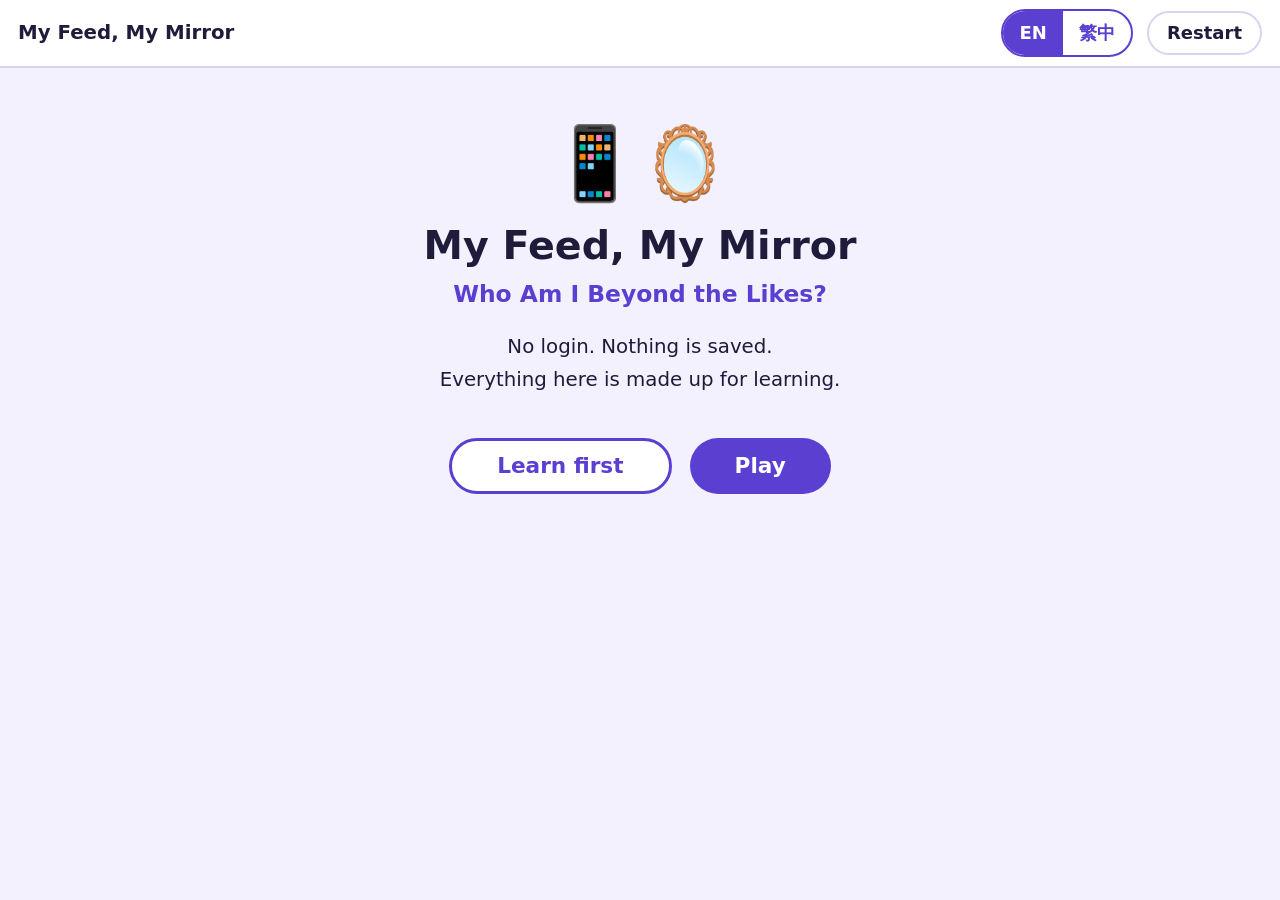
==== index.html @ d1f85caa "My Feed, My Mirror: offline teaching feed simulator (ASEP 2026) Plain HTML/CSS/JS web app, bilingual" ====
<!DOCTYPE html>
<html lang="en">
<head>
  <meta charset="utf-8">
  <meta name="viewport" content="width=device-width, initial-scale=1">
  <title>My Feed, My Mirror</title>
  <link rel="stylesheet" href="css/style.css">
</head>
<body>
  <header id="topbar" class="topbar"></header>
  <main id="app"></main>
  <noscript><p style="padding:1rem">Please turn on JavaScript. 請開啟 JavaScript。</p></noscript>

  <!-- Classic scripts (no modules), so this file works when double-clicked. Order matters. -->
  <script src="js/i18n.js"></script>
  <script src="js/content.js"></script>
  <script src="js/algorithm.js"></script>
  <script src="js/app.js"></script>
</body>
</html>
---- css/style.css ----
/* style.css: all the looks. System fonts only, no downloads. */
:root {
  --bg: #f4f1ff; --ink: #1f1b3a; --muted: #5b5778; --card: #ffffff; --line: #d9d3f2;
  --accent: #5b3fd1; --accent-ink: #ffffff;
  --appearance: #d6408a; --hobbies: #e07b12; --learning: #2f7fd0; --friends: #2a9a64; --fun: #7f56d9;
  --t: .35s;                       /* animation speed (slower in presenter mode) */
  font-size: 18px;
}
/* presenter mode: the class sits on <html>, so every rem size grows */
.presenter { font-size: 24px; --t: .9s; }
@media (prefers-reduced-motion: reduce) { :root, .presenter { --t: 0s; } }

* { box-sizing: border-box; }
body {
  margin: 0; background: var(--bg); color: var(--ink);
  font-family: system-ui, -apple-system, "Segoe UI", "PingFang TC", "Noto Sans TC", "Microsoft JhengHei", sans-serif;
  line-height: 1.4;
}
button { font: inherit; color: inherit; cursor: pointer; min-height: 44px; }
button:focus-visible, a:focus-visible { outline: 3px solid var(--accent); outline-offset: 2px; }

/* ---- top bar ---- */
.topbar { display: flex; align-items: center; justify-content: space-between; gap: .75rem; flex-wrap: wrap;
  padding: .5rem 1rem; background: var(--card); border-bottom: 2px solid var(--line); }
.brand { font-weight: 800; font-size: 1.1rem; }
.tools { display: flex; gap: .75rem; align-items: center; }
.seg { display: inline-flex; border: 2px solid var(--accent); border-radius: 999px; overflow: hidden; }
.seg button { border: 0; background: transparent; padding: 0 .9rem; font-weight: 700; color: var(--accent); }
.seg button[aria-pressed="true"] { background: var(--accent); color: var(--accent-ink); }
.ghost { border: 2px solid var(--line); background: var(--card); border-radius: 999px; padding: 0 1rem; font-weight: 700; }

/* ---- start screen ---- */
.start { max-width: 35rem; margin: 0 auto; padding: 2.5rem 1rem; text-align: center; }
.hero { font-size: 4rem; }
.start h1 { font-size: 2.2rem; margin: .25rem 0; }
.start .sub { font-size: 1.3rem; color: var(--accent); font-weight: 700; margin: 0 0 1.25rem; }
.start p { margin: .25rem 0; font-size: 1.1rem; }
.big { margin-top: 1.5rem; min-height: 56px; padding: 0 2.5rem; border: 0; border-radius: 999px;
  background: var(--accent); color: var(--accent-ink); font-size: 1.2rem; font-weight: 800; }

/* ---- feed screen ---- */
.stage { display: flex; gap: 1.5rem; justify-content: center; align-items: flex-start; flex-wrap: wrap; padding: 1rem; }
.phone { width: min(100%, 22.2rem); background: var(--card); border: 3px solid var(--ink); border-radius: 28px; padding: .75rem; }
.flip { perspective: 1200px; height: 18.9rem; }
.flip-inner { position: relative; width: 100%; height: 100%; transition: transform var(--t); transform-style: preserve-3d; }
.flip.flipped .flip-inner { transform: rotateY(180deg); }
.face { position: absolute; inset: 0; backface-visibility: hidden; -webkit-backface-visibility: hidden;
  display: flex; flex-direction: column; gap: .4rem; overflow: auto; }
.back { transform: rotateY(180deg); background: #fff8e6; border: 2px dashed #c98a00; border-radius: 16px; padding: .9rem; }
.back h3 { margin: 0; }
.back ul { margin: .25rem 0; padding-left: 1.2rem; }
.head { display: flex; align-items: center; gap: .6rem; font-weight: 800; }
.avatar { width: 2.4rem; height: 2.4rem; border-radius: 50%; background: var(--line); display: grid; place-items: center; font-size: 1.4rem; }
.visual { flex: 1; min-height: 110px; display: grid; place-items: center; font-size: 3.6rem; border-radius: 16px; }
.caption { font-size: 1.05rem; font-weight: 600; }
.likes { color: var(--muted); font-size: .9rem; }
.links { display: flex; gap: .5rem; flex-wrap: wrap; }
.link { background: none; border: 0; padding: 0 .25rem; color: var(--accent); text-decoration: underline; font-weight: 700; font-size: .95rem; }

.actions { display: grid; grid-template-columns: repeat(5, 1fr); gap: .35rem; margin-top: .6rem; }
.act { display: flex; flex-direction: column; align-items: center; justify-content: center; gap: .1rem;
  min-height: 3.6rem; padding: .25rem; border: 2px solid var(--line); border-radius: 14px; background: var(--card); }
.act:hover { border-color: var(--accent); }
.act .em { font-size: 1.5rem; }
.act .lb { font-size: .72rem; font-weight: 700; text-align: center; line-height: 1.1; }

.side { width: min(100%, 18.9rem); }
.panel { background: var(--card); border: 2px solid var(--line); border-radius: 16px; padding: 1rem; margin-bottom: 1rem; }
.panel h2 { font-size: 1rem; margin: 0 0 .6rem; }
.mrow { display: grid; grid-template-columns: 1fr 3rem; gap: .1rem .5rem; margin-bottom: .55rem; font-size: .85rem; font-weight: 700; }
.mpct { text-align: right; }
.track { grid-column: 1 / -1; height: 14px; background: #ece8fb; border-radius: 999px; overflow: hidden; }
.fill { height: 100%; width: 0; border-radius: 999px; transition: width var(--t); }
.disclaimer { font-size: .85rem; color: var(--muted); margin: 0; }
.counter { font-size: .9rem; color: var(--muted); margin: 0 0 1rem; }

/* topic colours (the label is always written too, so colour is never the only clue) */
.tp-appearance { background: var(--appearance); } .tp-hobbies { background: var(--hobbies); }
.tp-learning { background: var(--learning); }     .tp-friends { background: var(--friends); }
.tp-fun { background: var(--fun); }
.visual.tp-appearance { background: #fde3f0; } .visual.tp-hobbies { background: #ffeed8; }
.visual.tp-learning { background: #dcecff; }   .visual.tp-friends { background: #d9f5e6; }
.visual.tp-fun { background: #ebe1ff; }

/* ---- "Why am I seeing this?" pop-up ---- */
.backdrop { position: fixed; inset: 0; background: rgba(31, 27, 58, .55); display: grid; place-items: center; padding: 1rem; z-index: 10; }
.dialog { background: var(--card); border-radius: 20px; padding: 1.25rem; width: min(100%, 25.5rem); max-height: 90vh; overflow: auto; }
.dialog h2 { margin: 0 0 .5rem; }
.dialog li { margin-bottom: .5rem; }
.dialog .note { color: var(--muted); font-size: .9rem; }

@media (max-width: 860px) { .flip { height: 17.8rem; } }

/* ---- Mirror Check, Rewrite Challenge result, End ---- */
.page { max-width: 35rem; margin: 0 auto; padding: 1.5rem 1rem 2.5rem; text-align: center; }
.page h1 { font-size: 1.8rem; margin: .25rem 0 1rem; }
.page .panel { text-align: left; }
.page .hero { font-size: 4rem; }
.btn { min-height: 48px; padding: 0 1.5rem; border: 0; border-radius: 999px; background: var(--accent); color: var(--accent-ink); font-weight: 800; margin: 0 0 1rem; }
.row { display: flex; gap: .75rem; justify-content: center; flex-wrap: wrap; margin-top: 1rem; }
.row .btn { margin: 0; }
.goal p { margin: 0; font-size: .95rem; }
.mirror-frame { border: 8px double var(--muted); border-radius: 28px; background: #eef3ff; padding: 1.25rem 1rem; margin-bottom: 1rem; }
.mirror-frame p { margin: 0; }
.mirror-topic { font-size: 1.9rem; font-weight: 800; margin-top: .4rem !important; }
.question { font-size: 1.25rem; font-weight: 800; margin: 1rem 0 .25rem; }
.qs { list-style: none; padding: 0; margin: 0 0 .75rem; color: var(--muted); font-style: italic; }
.result-label { margin: 0; color: var(--muted); font-weight: 700; }
.result-code { margin: 0 0 1rem; font-family: ui-monospace, "SF Mono", Menlo, Consolas, monospace; font-size: 3.6rem; font-weight: 800; letter-spacing: .05em; }
.teaser { background: #fff8e6; border: 2px dashed #c98a00; border-radius: 16px; padding: 1rem; font-weight: 700; margin: 1rem 0; }
.tint-appearance { background: #fde3f0; border-color: var(--appearance); } .tint-hobbies { background: #ffeed8; border-color: var(--hobbies); }
.tint-learning { background: #dcecff; border-color: var(--learning); }   .tint-friends { background: #d9f5e6; border-color: var(--friends); }
.tint-fun { background: #ebe1ff; border-color: var(--fun); }

h1:focus { outline: none; }

/* ---- Learn cards ---- */
.big.alt { background: var(--card); color: var(--accent); border: 3px solid var(--accent); }
.start .row { gap: 1rem; }
.start .row .big { margin-top: 1.5rem; }
.learn { max-width: 40rem; }
.step { margin: 0 0 .5rem; color: var(--muted); font-weight: 700; font-size: .9rem; }
.learn-card { background: var(--card); border: 2px solid var(--line); border-radius: 20px; padding: 1.25rem 1.25rem 1rem; text-align: left;
  touch-action: pan-y; animation: slidein var(--t) ease-out; }
.learn-card h1 { margin: .1rem 0 .5rem; font-size: 1.6rem; text-align: left; }
.learn-card p { margin: .5rem 0; font-size: 1.08rem; }
.lemoji { font-size: 3rem; }
.ours { background: #eef3ff; border-radius: 12px; padding: .5rem .75rem; font-size: .95rem !important; font-weight: 600; }
.src { color: var(--muted); font-size: .8rem !important; margin-top: 1rem !important; border-top: 1px solid var(--line); padding-top: .5rem; }
.clist { margin: .25rem 0; padding-left: 1.2rem; font-size: 1.05rem; } .clist li { margin-bottom: .35rem; }
.bigq { font-size: 1.2rem; font-weight: 800; color: var(--ink); font-style: normal; text-align: left; padding-left: 1.2rem; list-style: disc; }
.habit { display: inline-block; background: var(--accent); color: var(--accent-ink); border-radius: 999px; padding: .4rem 1.2rem; font-weight: 800; }
.dots { display: flex; gap: .5rem; justify-content: center; margin: 1rem 0 0; }
.dot { width: 12px; height: 12px; border-radius: 50%; background: var(--line); } .dot.on { background: var(--accent); }
@keyframes slidein { from { opacity: 0; transform: translateX(24px); } to { opacity: 1; transform: none; } }

/* The loop lights up one step at a time, then starts again (slower in presenter mode). */
.loop { --loop: calc(var(--t) * 28); list-style: none; display: flex; flex-wrap: wrap; gap: .5rem; padding: 0; margin: 1rem 0; align-items: stretch; }
.loop li { flex: 1 1 110px; background: var(--card); border: 2px solid var(--line); border-radius: 14px; padding: .6rem; text-align: center;
  font-weight: 700; font-size: .9rem; position: relative; animation: lit var(--loop) infinite; animation-delay: calc(var(--loop) / 5 * var(--i)); }
.loop li::after { content: "→"; position: absolute; right: -.6rem; top: 50%; transform: translateY(-50%); font-weight: 800; color: var(--accent); background: var(--bg); line-height: 1; z-index: 1; }
.loop li:last-child::after { content: "↻"; }
@keyframes lit { 0% { background: #ffe9a8; border-color: #c98a00; transform: scale(1.05); } 16% { background: #ffe9a8; border-color: #c98a00; transform: scale(1.05); } 20%, 100% { background: var(--card); border-color: var(--line); transform: none; } }
@media (prefers-reduced-motion: reduce) { .loop li, .learn-card { animation: none; } }
.learn .row { margin-bottom: 1.25rem; } .learn .disclaimer { margin-top: .4rem; }

/* Mirror Check: two columns on wide screens so the buttons fit on one screen */
.page.wide { max-width: 53rem; }
.mirror-grid { display: grid; grid-template-columns: 1fr 1fr; gap: 1rem; align-items: start; }
.mirror-grid .panel { margin-bottom: 0; }
@media (max-width: 860px) { .mirror-grid { grid-template-columns: 1fr; } }
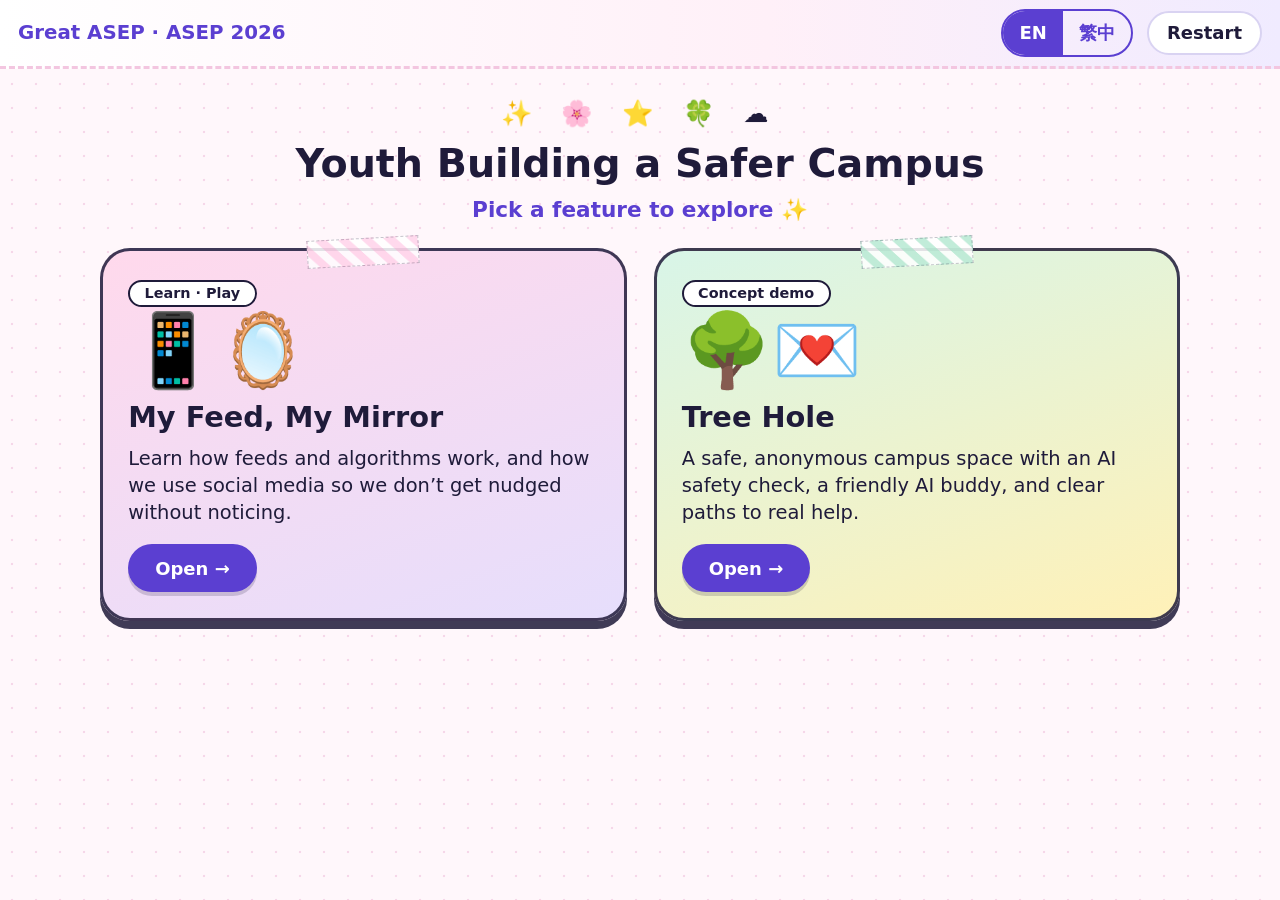
==== commit 7f392a4e: "Add Home screen, feature-1 intro and Tree Hole concept demo (EN / zh-TW) Tree Hole: simulated anonym" ====
--- a/index.html
+++ b/index.html
@@ -15,6 +15,7 @@
   <script src="js/i18n.js"></script>
   <script src="js/content.js"></script>
   <script src="js/algorithm.js"></script>
+  <script src="js/treehole.js"></script>
   <script src="js/app.js"></script>
 </body>
 </html>
--- a/css/style.css
+++ b/css/style.css
@@ -1,6 +1,6 @@
 /* style.css: all the looks. System fonts only, no downloads. */
 :root {
-  --bg: #f4f1ff; --ink: #1f1b3a; --muted: #5b5778; --card: #ffffff; --line: #d9d3f2;
+  --bg: #fff7fb; --ink: #1f1b3a; --muted: #5b5778; --card: #ffffff; --line: #d9d3f2;
   --accent: #5b3fd1; --accent-ink: #ffffff;
   --appearance: #d6408a; --hobbies: #e07b12; --learning: #2f7fd0; --friends: #2a9a64; --fun: #7f56d9;
   --t: .35s;                       /* animation speed (slower in presenter mode) */
@@ -149,3 +149,139 @@
 .mirror-grid { display: grid; grid-template-columns: 1fr 1fr; gap: 1rem; align-items: start; }
 .mirror-grid .panel { margin-bottom: 0; }
 @media (max-width: 860px) { .mirror-grid { grid-template-columns: 1fr; } }
+
+/* ================= Cute theme: pastel, stickers, washi tape (Taiwan junior-high style) ================= */
+:root { --pink: #ffd9ec; --mint: #d8f5e8; --lav: #e6defc; --butter: #fff1b8; --sky: #d9ecff; --peach: #ffe1cf; }
+body { background-color: var(--bg); background-image: radial-gradient(#f6d7e9 1.3px, transparent 1.6px); background-size: 24px 24px; }
+h1, h2, h3, .brand, .big, .btn, .chip, .tile .tt {
+  font-family: "Yuanti TC", "Hiragino Maru Gothic ProN", "PingFang TC", "Noto Sans TC", "Microsoft JhengHei", system-ui, sans-serif; }
+.topbar { background: linear-gradient(90deg, #ffffff, #fff0f8 60%, #f0ebff); border-bottom: 3px dashed #f3c6e0; }
+.lhs { display: flex; align-items: center; gap: .6rem; flex-wrap: wrap; }
+.brand { color: var(--accent); }
+.btn, .big, .ghost, .chip, .tile, .react { transition: transform .15s ease, box-shadow .15s ease; }
+.btn:hover, .big:hover { transform: translateY(-2px); }
+.btn:active, .big:active { transform: translateY(1px); }
+.btn { box-shadow: 0 4px 0 rgba(31, 27, 58, .18); }
+
+@keyframes bob { 0%, 100% { transform: translateY(0) rotate(-3deg); } 50% { transform: translateY(-8px) rotate(3deg); } }
+@media (prefers-reduced-motion: reduce) { .stick, .te { animation: none !important; } }
+
+/* ---- Home ---- */
+.home { max-width: 62rem; margin: 0 auto; padding: 1.5rem 1rem 2.5rem; text-align: center; }
+.sparkles { letter-spacing: .6rem; font-size: 1.4rem; margin-bottom: .25rem; }
+.home h1 { font-size: 2.2rem; margin: .2rem 0; }
+.home .sub { color: var(--accent); font-weight: 800; font-size: 1.2rem; margin: 0 0 1rem; }
+.home-grid { display: grid; grid-template-columns: 1fr 1fr; gap: 1.5rem; margin-top: 1.25rem; }
+.hcard { position: relative; text-align: left; border-radius: 30px; padding: 1.6rem 1.4rem 1.4rem; cursor: pointer;
+  border: 3px solid rgba(31, 27, 58, .85); box-shadow: 0 8px 0 rgba(31, 27, 58, .85); transition: transform .2s ease, box-shadow .2s ease; }
+.hcard:hover { transform: translateY(-4px) rotate(-.6deg); box-shadow: 0 12px 0 rgba(31, 27, 58, .85); }
+.hcard.c1 { background: linear-gradient(160deg, var(--pink), var(--lav)); }
+.hcard.c2 { background: linear-gradient(160deg, var(--mint), var(--butter)); }
+.hcard::before { content: ""; position: absolute; top: -13px; left: 50%; width: 110px; height: 26px; transform: translateX(-50%) rotate(-3deg);
+  background: repeating-linear-gradient(45deg, rgba(255,255,255,.85) 0 8px, rgba(255,214,235,.9) 8px 16px); border: 1px dashed rgba(31,27,58,.25); }
+.hcard.c2::before { background: repeating-linear-gradient(45deg, rgba(255,255,255,.85) 0 8px, rgba(190,235,215,.95) 8px 16px); }
+.hcard .tag { display: inline-block; background: #fff; border: 2px solid var(--ink); border-radius: 999px; padding: .1rem .8rem; font-weight: 800; font-size: .8rem; }
+.hcard .stick { font-size: 4rem; line-height: 1.2; animation: bob 3.4s ease-in-out infinite; }
+.hcard h2 { font-size: 1.6rem; margin: .2rem 0 .4rem; border: 0; padding: 0; }
+.hcard p { margin: 0 0 1rem; font-size: 1.08rem; }
+.hcard .btn { margin: 0; }
+
+/* ---- Intro page of My Feed, My Mirror ---- */
+.about .lead { font-size: 1.2rem; font-weight: 700; margin: .25rem 0 1rem; }
+.goalcard { background: linear-gradient(160deg, var(--butter), var(--peach)); border: 3px solid var(--ink); border-radius: 24px; padding: .9rem 1.2rem; margin: 1rem 0; box-shadow: 0 6px 0 rgba(31,27,58,.85); }
+.goalcard h2 { border: 0; margin: 0 0 .25rem; padding: 0; font-size: 1.25rem; }
+.goalcard p { margin: 0; font-size: 1.12rem; font-weight: 600; }
+.left, .panel.left { text-align: left; }
+.panel.left h2 { font-size: 1.1rem; }
+
+/* ---- Purpose / How to use boxes ---- */
+.guide { display: flex; gap: .7rem; flex-wrap: wrap; align-items: flex-start; margin: .6rem 0 1.2rem; text-align: left; }
+.dtl { flex: 1 1 18rem; background: #fff; border: 3px solid var(--ink); border-radius: 18px; box-shadow: 0 4px 0 rgba(31,27,58,.85); }
+.dtl summary { cursor: pointer; list-style: none; padding: .55rem 1rem; min-height: 44px; font-weight: 800; display: flex; align-items: center; gap: .4rem; }
+.dtl summary::-webkit-details-marker { display: none; }
+.dtl summary::after { content: "＋"; margin-left: auto; color: var(--accent); }
+.dtl[open] { background: #fffbe6; }
+.dtl[open] summary::after { content: "－"; }
+.dtl-body { padding: 0 1rem .9rem; }
+.dtl-body p { margin: .2rem 0; }
+.how { margin: .2rem 0; padding-left: 1.3rem; } .how li { margin: .3rem 0; }
+
+/* ---- Tree Hole hub ---- */
+.hub .sub { color: var(--accent); font-weight: 800; font-size: 1.15rem; margin: 0 0 .5rem; }
+.demo-badge { display: inline-block; background: #fff; border: 2px dashed #c98a00; border-radius: 16px; padding: .5rem .9rem; margin: .4rem 0; font-size: .95rem; font-weight: 600; text-align: left; }
+.th-grid { display: grid; grid-template-columns: repeat(3, 1fr); gap: 1rem; margin-top: 1rem; }
+.tile { display: flex; flex-direction: column; align-items: center; gap: .3rem; text-align: center; border: 3px solid var(--ink); border-radius: 24px;
+  padding: 1.1rem .8rem; min-height: 11rem; cursor: pointer; box-shadow: 0 6px 0 rgba(31,27,58,.85); }
+.tile:hover { transform: translateY(-4px) rotate(-.8deg); box-shadow: 0 10px 0 rgba(31,27,58,.85); }
+.tile .te { font-size: 2.8rem; animation: bob 3.6s ease-in-out infinite; }
+.tile .tt { font-weight: 800; font-size: 1.15rem; }
+.tile .tb { font-size: .92rem; }
+.tl-qr { background: var(--pink); } .tl-filter { background: var(--sky); } .tl-wall { background: var(--mint); }
+.tl-buddy { background: var(--butter); } .tl-help { background: var(--peach); } .tl-safety { background: var(--lav); }
+.th-page > h1 { margin: .6rem 0 .2rem; }
+
+/* ---- QR poster ---- */
+.poster { max-width: 17rem; margin: 1rem auto; background: linear-gradient(160deg, var(--pink), var(--butter)); border: 3px solid var(--ink); border-radius: 24px;
+  padding: 1rem; box-shadow: 0 8px 0 rgba(31,27,58,.85); transform: rotate(-1.5deg); }
+.poster .pk { font-weight: 700; } .poster .pt { font-size: 1.6rem; font-weight: 800; margin: .1rem 0 .5rem; }
+.poster .qr { width: 9.5rem; height: 9.5rem; border: 4px solid var(--ink); border-radius: 12px; background: #fff; }
+.poster .pf { font-size: .8rem; color: var(--muted); margin: .25rem 0; } .poster p { margin: .2rem 0 0; font-weight: 600; }
+.loop.once li:last-child::after { content: ""; }
+
+/* ---- Safety-check demo ---- */
+.filt textarea { width: 100%; font: inherit; padding: .6rem .8rem; border: 3px solid var(--ink); border-radius: 16px; resize: vertical; background: #fffdf8; color: var(--ink); margin-top: .3rem; }
+.samples { display: flex; flex-wrap: wrap; gap: .5rem; align-items: center; margin: .7rem 0; }
+.chip { min-height: 44px; padding: 0 1rem; border: 2px solid var(--ink); border-radius: 999px; background: #fff; font-weight: 700; }
+.chip:hover { background: var(--lav); } .chip.on { background: var(--accent); color: #fff; }
+.result { margin-top: 1rem; border: 3px solid var(--ink); border-radius: 20px; padding: .8rem 1rem; }
+.result h3 { margin: 0 0 .2rem; font-size: 1.3rem; } .result p { margin: .2rem 0; }
+.r-pass { background: var(--mint); } .r-reword { background: var(--butter); } .r-block { background: var(--peach); } .r-care { background: var(--pink); } .r-empty { background: #fff; }
+.care-help { font-weight: 800; background: #fff; border-radius: 12px; padding: .4rem .7rem; }
+
+/* ---- The Wall ---- */
+.post { background: #fff; border: 3px solid var(--ink); border-radius: 20px; padding: .8rem 1rem; margin: .9rem 0; text-align: left; box-shadow: 0 5px 0 rgba(31,27,58,.85); }
+.ptag { display: inline-block; background: var(--lav); border-radius: 999px; padding: .05rem .7rem; font-weight: 800; font-size: .8rem; }
+.ptext { font-size: 1.1rem; margin: .4rem 0; font-weight: 600; }
+.reacts { display: flex; gap: .5rem; flex-wrap: wrap; }
+.react { min-height: 44px; padding: 0 .9rem; border: 2px solid var(--line); border-radius: 999px; background: #fff; font-weight: 800; }
+.react:hover { border-color: var(--accent); } .react.on { background: var(--pink); border-color: var(--appearance); }
+.reply { background: var(--mint); border-radius: 14px; padding: .5rem .8rem; margin-top: .6rem; } .reply p { margin: .2rem 0 0; }
+.reported { color: var(--friends); font-weight: 700; }
+
+/* ---- AI Buddy ---- */
+.bubble { display: flex; gap: .7rem; align-items: flex-start; text-align: left; background: #fff; border: 3px solid var(--ink); border-radius: 22px; padding: .7rem 1rem; margin: .7rem 0; }
+.bubble p { margin: .2rem 0; font-size: 1.08rem; } .bubble.answer { background: #fffbe6; }
+.mascot { font-size: 2.6rem; animation: bob 3.2s ease-in-out infinite; }
+.talkbox { text-align: left; background: var(--pink); border: 3px solid var(--ink); border-radius: 20px; padding: .6rem 1rem 0; }
+.talkbox h3 { margin: .1rem 0; } .talkbox p { margin: .2rem 0 .6rem; }
+
+/* ---- Help Map and Safety ---- */
+.hgrid, .sgrid { display: grid; grid-template-columns: repeat(2, 1fr); gap: .8rem; text-align: left; }
+.hc, .sc { background: #fff; border: 3px solid var(--ink); border-radius: 20px; padding: .7rem .9rem; display: flex; gap: .7rem; align-items: flex-start; box-shadow: 0 4px 0 rgba(31,27,58,.85); }
+.hc .he, .sc .se { font-size: 2rem; } .hc p, .sc p { margin: .2rem 0 0; font-size: .95rem; }
+.sc { flex-wrap: wrap; } .sc > b { flex: 1 1 60%; align-self: center; } .sc p { flex: 1 1 100%; }
+.num { font-size: 2rem; font-weight: 800; color: var(--accent); line-height: 1; font-family: ui-monospace, "SF Mono", Menlo, Consolas, monospace; }
+.emg { background: #ffe9e9; border: 3px solid #d94b4b; border-radius: 24px; padding: .2rem 1rem 1rem; margin: 1rem 0; }
+
+@media (max-width: 860px) { .home-grid { grid-template-columns: 1fr; } .th-grid { grid-template-columns: repeat(2, 1fr); } }
+@media (max-width: 560px) { .th-grid, .hgrid, .sgrid { grid-template-columns: 1fr; } }
+
+/* ---- Two columns on wide screens so the presenter never has to scroll for the answer ---- */
+.two { display: grid; grid-template-columns: 1fr 1fr; gap: 1rem; align-items: start; text-align: left; }
+.two > * { min-width: 0; }
+.two .result { margin-top: 0; }
+.two .bubble.answer { margin-top: 0; }
+.two .poster { margin: .3rem auto; }
+.placeholder { margin: 1rem; color: var(--muted); font-weight: 700; text-align: center; border: 3px dashed var(--line); border-radius: 20px; padding: 1.5rem 1rem; background: rgba(255,255,255,.6); }
+.qlist .chip { display: block; width: 100%; text-align: left; margin: .35rem 0; padding: .45rem 1rem; border-radius: 20px; min-height: 44px; }
+#wallList { display: grid; grid-template-columns: 1fr 1fr; gap: 0 1rem; align-items: start; }
+.loop.vert { flex-direction: column; margin: .5rem 0; gap: 1rem; }
+.loop.vert li { flex: 0 0 auto; text-align: left; font-size: 1rem; padding: .5rem .8rem; }
+.loop.vert li::after { content: "↓"; right: auto; left: 1.2rem; top: auto; bottom: -1.05rem; transform: none; background: transparent; }
+.loop.vert.once li:last-child::after { content: ""; }
+/* a more compact hub, so all 6 cards fit on a 1366 x 768 screen */
+.hub .hero { font-size: 2.4rem; line-height: 1.1; } .hub h1 { margin: .2rem 0; font-size: 1.7rem; } .hub .sub { margin: 0 0 .3rem; }
+.hub .small { margin: .3rem 0; }
+.th-grid { gap: .8rem; margin-top: .6rem; }
+.tile { min-height: 8.6rem; padding: .7rem .6rem; gap: .15rem; } .tile .te { font-size: 2.2rem; } .tile .tb { font-size: .85rem; }
+@media (max-width: 860px) { .two, #wallList { grid-template-columns: 1fr; } }
